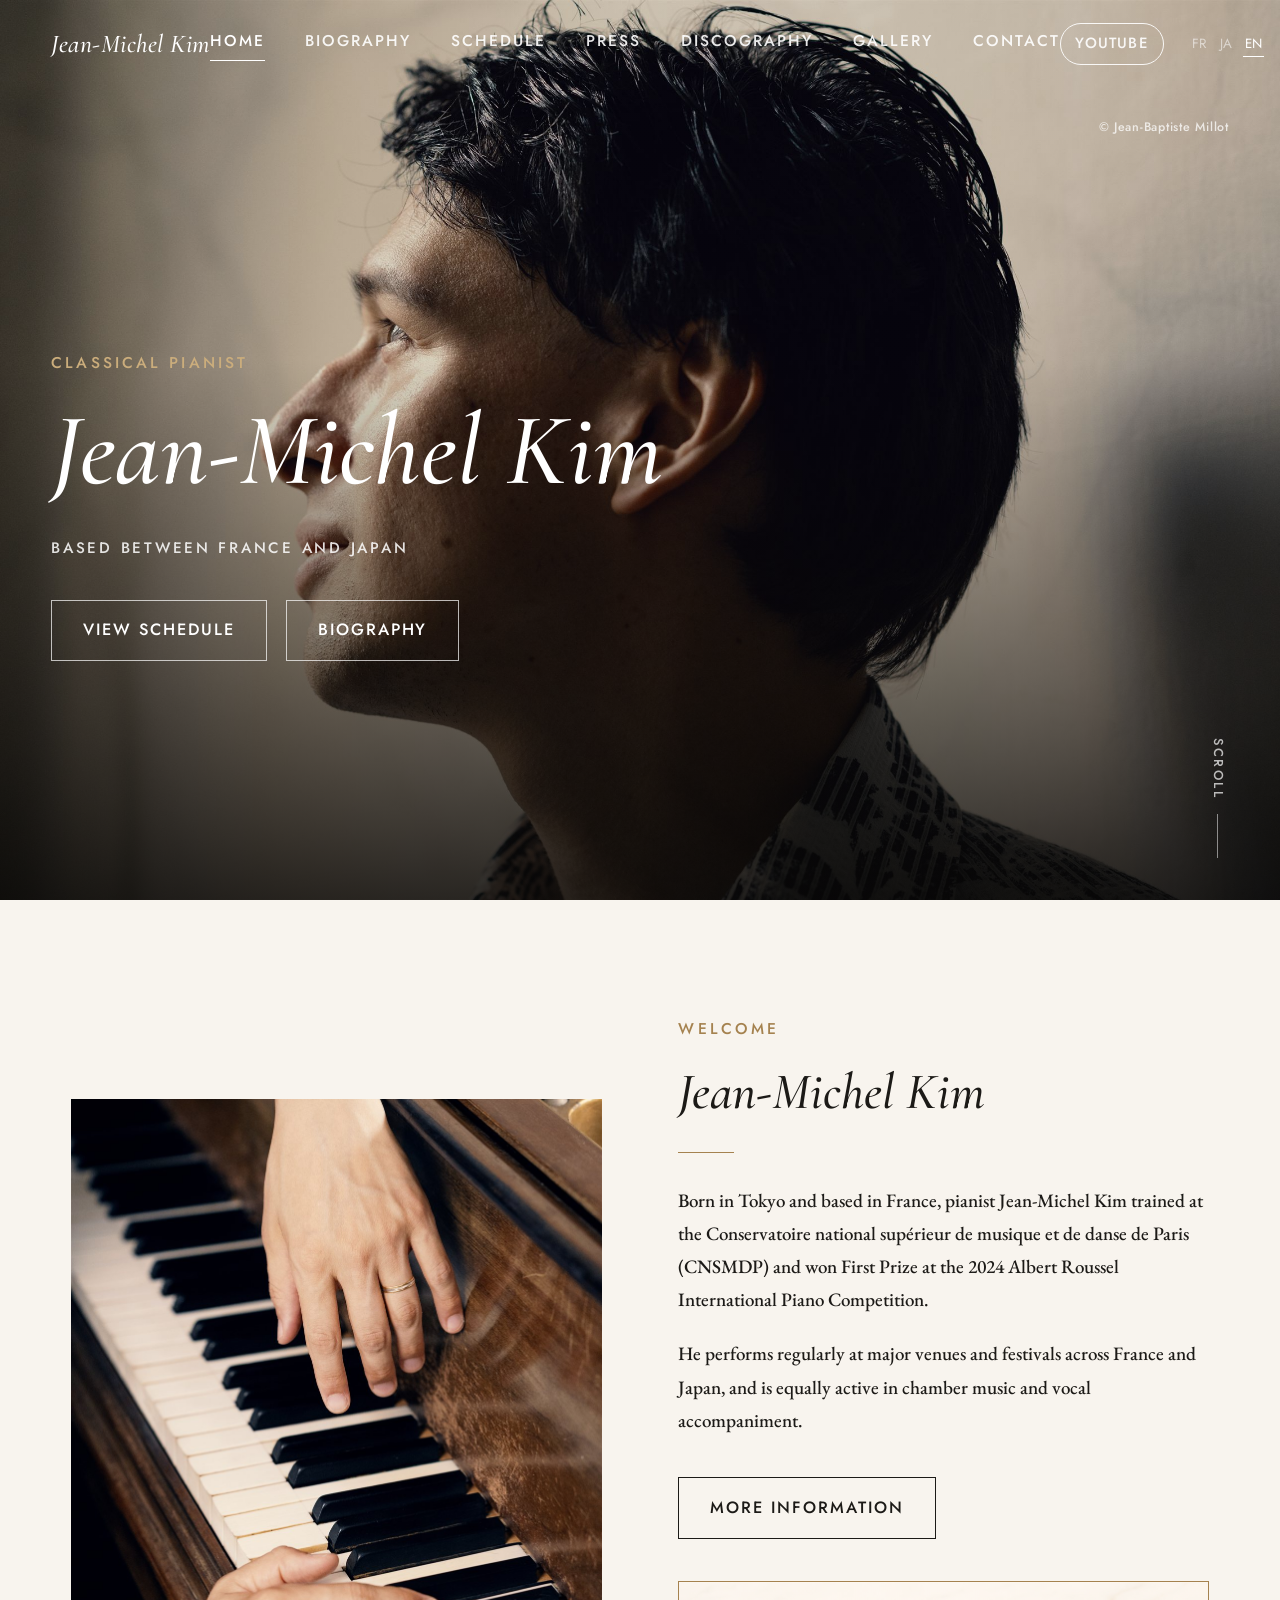
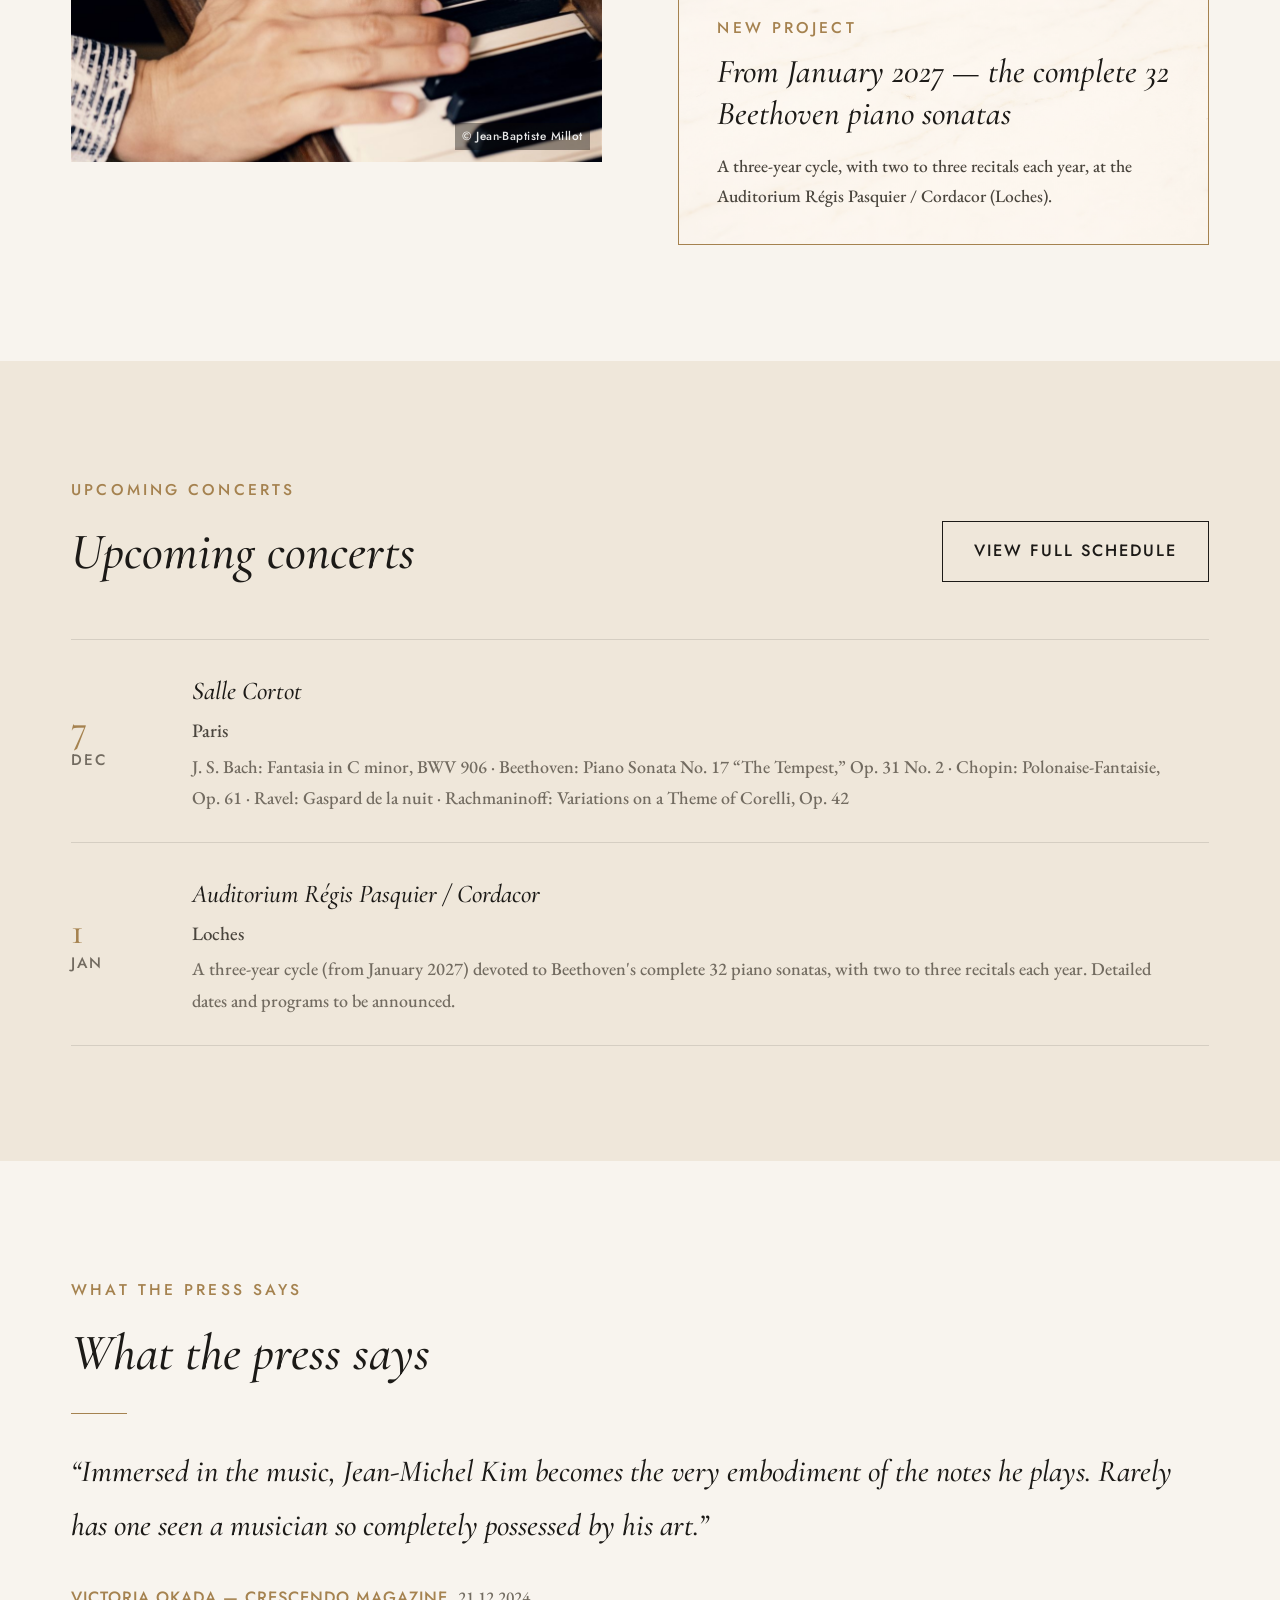
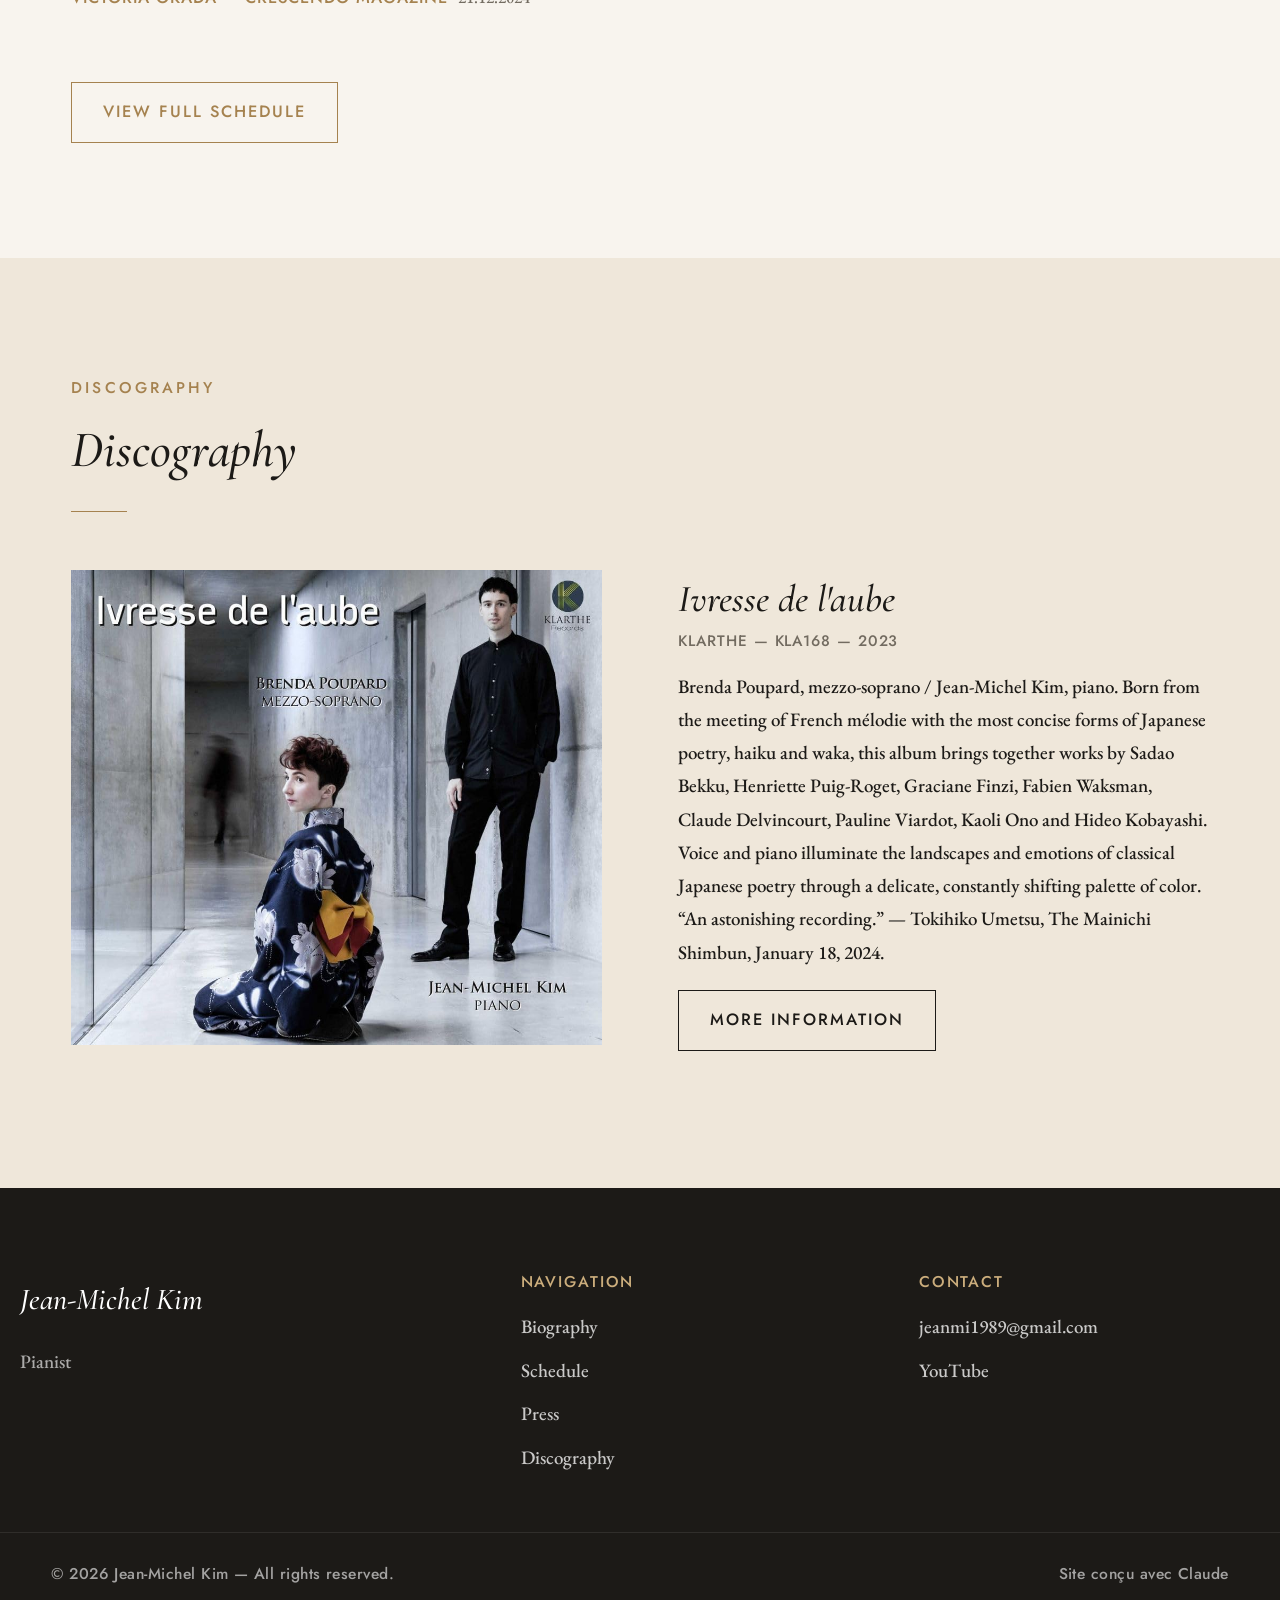
==== index.html @ 396f6ed2 "Initial commit: Jean-Michel Kim pianist portfolio site" ====
<!DOCTYPE html>
<html lang="fr">
<head>
<meta charset="UTF-8">
<meta name="viewport" content="width=device-width, initial-scale=1.0">
<meta name="description" content="Site officiel — pianiste classique.">
<link rel="stylesheet" href="css/style.css">
<title>…</title>
</head>
<body data-page="home" data-title-key="nav.home">

  <div id="site-header"></div>

  <section class="hero">
    <div class="hero-media">
      <!-- 静止画に戻しました。動画版は images/hero.mp4 に保存済みです -->
      <img src="images/hero.jpg" alt=""
        onerror="this.parentElement.classList.add('img-missing'); this.remove();">
      <!--
      <video autoplay muted loop playsinline poster="images/hero.jpg">
        <source src="images/hero.mp4" type="video/mp4">
      </video>
      -->
    </div>
    <div class="hero-credit">&copy; Jean-Baptiste Millot</div>
    <div class="hero-content">
      <div class="hero-eyebrow eyebrow" data-i18n="pages.home.heroEyebrow"></div>
      <h1 class="hero-title" data-i18n="site.name"></h1>
      <div class="hero-subtitle" data-i18n="pages.home.heroSubtitle"></div>
      <div class="hero-actions">
        <a class="btn btn-invert" href="schedule.html" data-i18n="pages.home.heroCta"></a>
        <a class="btn btn-invert" href="biography.html" data-i18n="nav.biography"></a>
      </div>
    </div>
    <div class="scroll-cue">Scroll</div>
  </section>

  <section>
    <div class="container two-col">
      <div class="frame-photo reveal">
        <!-- 写真: images/portrait-home.jpg を差し替えてください（縦長 4:5 推奨） -->
        <img src="images/portrait-home.jpg" alt=""
          onerror="this.replaceWith(Object.assign(document.createElement('div'),{className:'img-missing',style:'aspect-ratio:4/5',innerText:'Photo'}))">
        <span class="photo-credit">&copy; Jean-Baptiste Millot</span>
      </div>
      <div class="reveal">
        <div class="eyebrow" data-i18n="pages.home.introTitle"></div>
        <h2 class="section-title" data-i18n="site.name"></h2>
        <div class="divider"></div>
        <div id="home-intro-text"></div>
        <a class="btn" href="biography.html" data-i18n="common.moreInfo" style="margin-top:1rem;"></a>

        <div class="announce">
          <div class="eyebrow" data-i18n="pages.home.announceEyebrow"></div>
          <p class="announce-title" data-i18n="pages.home.announceTitle" data-i18n-html></p>
          <p class="announce-text" data-i18n="pages.home.announceText" data-i18n-html></p>
        </div>
      </div>
    </div>
  </section>

  <section class="section-alt">
    <div class="container">
      <div class="section-head">
        <div>
          <div class="eyebrow" data-i18n="pages.home.upcomingTitle"></div>
          <h2 class="section-title" data-i18n="pages.home.upcomingTitle"></h2>
        </div>
        <a class="btn" href="schedule.html" data-i18n="common.viewAll"></a>
      </div>
      <div id="home-upcoming" class="upcoming-list reveal"></div>
    </div>
  </section>

  <section>
    <div class="container">
      <div class="eyebrow" data-i18n="pages.home.pressTitle"></div>
      <h2 class="section-title" data-i18n="pages.home.pressTitle"></h2>
      <div class="divider"></div>
      <div id="home-press" class="press-quote reveal" style="border:none; padding-top:0;"></div>
      <a class="btn btn-gold" href="press.html" data-i18n="common.viewAll" style="margin-top:1rem;"></a>
    </div>
  </section>

  <section class="section-alt">
    <div class="container">
      <div class="eyebrow" data-i18n="pages.home.discoTitle"></div>
      <h2 class="section-title" data-i18n="pages.home.discoTitle"></h2>
      <div class="divider"></div>
      <div id="home-disco" class="two-col reveal"></div>
    </div>
  </section>

  <div id="site-footer"></div>

  <script src="js/data/content.js"></script>
  <script src="js/data/schedule.js"></script>
  <script src="js/data/press.js"></script>
  <script src="js/data/discography.js"></script>
  <script src="js/data/gallery.js"></script>
  <script src="js/i18n.js"></script>
  <script src="js/components.js"></script>
  <script src="js/render.js"></script>
  <script src="js/main.js"></script>
</body>
</html>
---- css/style.css ----
/* ============================================================
   PIANIST PORTFOLIO — DESIGN SYSTEM
   Palette   : ivoire chaud / encre / accent or
   Display   : Cormorant Garamond (titres)
   Body      : EB Garamond (texte éditorial)
   UI        : Jost (nav, boutons, labels)
   JA fallback: Noto Serif JP / Noto Sans JP
   ============================================================ */

@import url('https://fonts.googleapis.com/css2?family=Cormorant+Garamond:ital,wght@0,400;0,500;0,600;1,400;1,500&family=EB+Garamond:ital,wght@0,400;0,500;1,400&family=Jost:wght@400;500;600&family=Noto+Serif+JP:wght@400;500;600&family=Noto+Sans+JP:wght@400;500&display=swap');

:root {
  --color-bg: #f8f4ee;
  --color-bg-alt: #efe7da;
  --color-ink: #1c1a17;
  --color-ink-soft: #4a453d;
  --color-ink-faint: #726b60;
  --color-gold: #a5824f;
  --color-gold-soft: #cbad7c;
  --color-line: rgba(28, 26, 23, 0.12);
  --color-white: #fffdfa;
  --color-overlay: rgba(12, 10, 8, 0.55);

  --font-display: 'Cormorant Garamond', 'Noto Serif JP', serif;
  --font-body: 'EB Garamond', 'Noto Serif JP', Georgia, serif;
  --font-ui: 'Jost', 'Noto Sans JP', sans-serif;

  --max-width: 1240px;
  --gutter: clamp(1.25rem, 4vw, 4rem);
  --ease: cubic-bezier(0.4, 0, 0.2, 1);
  --header-h: 88px;
}

/* ---------- ページごとのアクセントカラー ----------
   背景・文字色（象牙×インク）は全ページ共通のまま、
   アクセントカラー（--color-gold）だけをページごとに変える。
   ホーム/ディスコグラフィー = ゴールド（A）
   プロフィール/ギャラリー   = ボルドー（C）
   スケジュール/コンタクト   = ブロンズ（B）
   批評                     = セージグリーン（D）
   ページを増やす場合は、ここに body[data-page="..."] を追加するだけ。 */
body[data-page="home"],
body[data-page="discography"] {
  --color-gold: #a5824f;
  --color-gold-soft: #cbad7c;
}
body[data-page="biography"],
body[data-page="gallery"] {
  --color-gold: #7a3030;
  --color-gold-soft: #a56464;
}
body[data-page="schedule"],
body[data-page="contact"] {
  --color-gold: #8c6a4a;
  --color-gold-soft: #b89877;
}
body[data-page="press"] {
  --color-gold: #4d6b52;
  --color-gold-soft: #7d9a82;
}

/* ---------- Reset ---------- */
*, *::before, *::after { box-sizing: border-box; }
/* rem指定の基準値をここで一括して引き上げる（サイト全体の文字を大きく） */
html { scroll-behavior: smooth; font-size: 19px; }
@media (max-width: 480px) { html { font-size: 17px; } }
body {
  margin: 0;
  background-color: var(--color-bg);
  background-image:
    linear-gradient(rgba(248, 244, 238, 0.82), rgba(248, 244, 238, 0.82)),
    url('../images/texture-linen.jpg');
  background-size: cover;
  background-position: center top;
  background-repeat: no-repeat;
  background-attachment: fixed;
  color: var(--color-ink);
  font-family: var(--font-body);
  font-size: 1rem;
  font-weight: 500;
  line-height: 1.75;
  -webkit-font-smoothing: antialiased;
}
img { max-width: 100%; display: block; }
a { color: inherit; text-decoration: none; }
ul { list-style: none; margin: 0; padding: 0; }
h1, h2, h3, h4 { font-family: var(--font-display); font-weight: 500; margin: 0; line-height: 1.15; }
p { margin: 0 0 1.1em; }
button { font-family: inherit; cursor: pointer; }
input, textarea { font-family: var(--font-body); }

.container {
  max-width: var(--max-width);
  margin: 0 auto;
  padding: 0 var(--gutter);
}

.eyebrow {
  font-family: var(--font-ui);
  font-size: 0.82rem;
  font-weight: 500;
  letter-spacing: 0.2em;
  text-transform: uppercase;
  color: var(--color-gold);
}

.section-title {
  font-size: clamp(2rem, 4vw, 3rem);
  font-style: italic;
  margin-top: 0.4em;
}

.section-intro { color: var(--color-ink-soft); max-width: 62ch; }

.divider {
  width: 56px;
  height: 1px;
  background: var(--color-gold);
  margin: 1.6em 0;
}

.btn {
  display: inline-flex;
  align-items: center;
  gap: 0.6em;
  font-family: var(--font-ui);
  font-size: 0.86rem;
  font-weight: 500;
  letter-spacing: 0.12em;
  text-transform: uppercase;
  padding: 0.95em 1.9em;
  border: 1px solid var(--color-ink);
  color: var(--color-ink);
  background: transparent;
  transition: background var(--ease), color var(--ease), border-color var(--ease);
}
.btn:hover { background: var(--color-ink); color: var(--color-white); }
.btn-gold { border-color: var(--color-gold); color: var(--color-gold); }
.btn-gold:hover { background: var(--color-gold); color: var(--color-white); }
.btn-invert { border-color: rgba(255,255,255,0.7); color: #fff; }
.btn-invert:hover { background: #fff; color: var(--color-ink); }
.btn-small { padding: 0.6em 1.3em; font-size: 0.78rem; }

/* ---------- Header ---------- */
#site-header { position: fixed; inset: 0 0 auto 0; z-index: 100; }
.nav-inner {
  height: var(--header-h);
  display: flex;
  align-items: center;
  justify-content: space-between;
  padding: 0 var(--gutter);
  transition: background var(--ease), box-shadow var(--ease), color var(--ease), height var(--ease);
  color: #fff;
}
body[data-page="home"] .nav-inner { background: transparent; }
.nav-inner.is-solid,
body:not([data-page="home"]) .nav-inner {
  background: rgba(248, 244, 238, 0.94);
  backdrop-filter: blur(10px);
  color: var(--color-ink);
  box-shadow: 0 1px 0 var(--color-line);
  height: 76px;
}

.nav-logo {
  font-family: var(--font-display);
  font-style: italic;
  font-size: 1.35rem;
  letter-spacing: 0.02em;
  white-space: nowrap;
}

.nav-links { display: flex; gap: 2.1rem; }
.nav-links a {
  font-family: var(--font-ui);
  font-size: 0.82rem;
  font-weight: 500;
  letter-spacing: 0.13em;
  text-transform: uppercase;
  padding-bottom: 6px;
  border-bottom: 1px solid transparent;
  opacity: 0.9;
  transition: opacity var(--ease), border-color var(--ease);
}
.nav-links a:hover, .nav-links a.is-active { opacity: 1; border-color: currentColor; }

.nav-right { display: flex; align-items: center; gap: 1.4rem; }

.nav-youtube {
  font-family: var(--font-ui); font-size: 0.78rem; font-weight: 500; letter-spacing: 0.08em; text-transform: uppercase;
  border: 1px solid currentColor; border-radius: 999px; padding: 0.45em 1em; opacity: 0.9;
  transition: background var(--ease), color var(--ease);
}
.nav-youtube:hover { background: var(--color-gold); border-color: var(--color-gold); color: #fff; opacity: 1; }

.lang-switch { display: flex; gap: 0.5rem; font-family: var(--font-ui); font-size: 0.8rem; font-weight: 500; letter-spacing: 0.04em; }
.lang-switch button {
  background: none; border: none; color: inherit; opacity: 0.55; padding: 0.2em 0.15em;
  border-bottom: 1px solid transparent;
}
.lang-switch button.is-active { opacity: 1; border-color: currentColor; }
.lang-switch button:hover { opacity: 1; }

.nav-burger { display: none; background: none; border: none; font-size: 1.3rem; color: inherit; }

/* ヘッダーのYouTubeボタンは、モバイルではメニュー内に表示するため
   通常時は隠しておく（.nav-youtube-flyout は #nav-links の中にある複製） */
.nav-youtube-flyout { display: none; }

@media (max-width: 880px) {
  .nav-links {
    position: fixed; inset: 76px 0 0 0; height: calc(100vh - 76px);
    background: var(--color-bg); color: var(--color-ink);
    flex-direction: column; align-items: flex-start; gap: 1.6rem;
    padding: 3rem var(--gutter); transform: translateX(100%);
    transition: transform var(--ease); overflow-y: auto;
  }
  .nav-links.is-open { transform: translateX(0); }
  .nav-links a { font-size: 0.95rem; }
  .nav-burger { display: block; }
  .nav-youtube-flyout {
    display: inline-flex; margin-top: 1rem; padding-top: 1.6rem;
    border-top: 1px solid var(--color-line);
    font-size: 0.85rem !important;
  }
}

/* 幅の狭いスマートフォンでは、ヘッダー内のYouTubeボタンが
   ロゴ・言語切替・メニューボタンと衝突するため非表示にする
   （代わりにメニューを開くと .nav-youtube-flyout が表示される） */
@media (max-width: 560px) {
  .nav-youtube { display: none; }
}

/* 狭い画面でロゴ・言語切替・メニューボタンが収まりきらず
   はみ出すのを防ぐ */
@media (max-width: 480px) {
  .nav-inner { padding: 0 1rem; }
  .nav-logo { font-size: 0.95rem; letter-spacing: 0; }
  .nav-right { gap: 0.5rem; }
  .lang-switch { gap: 0.25rem; font-size: 0.72rem; }
  .nav-burger { font-size: 1.05rem; }
}

/* ---------- Hero (home) ---------- */
.hero {
  position: relative; min-height: 100svh; display: flex; align-items: flex-end;
  color: #fff; overflow: hidden; background: #14120f;
}
.hero-media { position: absolute; inset: 0; }
.hero-media img, .hero-media video {
  width: 100%; height: 100%; object-fit: cover; object-position: center 28%;
}
.hero-media::after {
  content: ""; position: absolute; inset: 0;
  background: linear-gradient(180deg, rgba(10,9,7,0.15) 0%, rgba(10,9,7,0.15) 40%, rgba(8,7,6,0.85) 100%);
}
.hero-content { position: relative; z-index: 2; padding: 0 var(--gutter) 6.5rem; width: 100%; }
.hero-eyebrow { color: var(--color-gold-soft); }
.hero-title {
  font-size: clamp(2.8rem, 8vw, 6.2rem); font-style: italic; margin: 0.15em 0 0.25em;
}
.hero-subtitle { font-family: var(--font-ui); text-transform: uppercase; letter-spacing: 0.18em; font-size: 0.8rem; opacity: 0.85; margin-bottom: 2rem; }
.hero-actions { display: flex; gap: 1rem; flex-wrap: wrap; }
.scroll-cue {
  position: absolute; right: var(--gutter); bottom: 2.2rem; z-index: 2;
  writing-mode: vertical-rl; font-family: var(--font-ui); font-size: 0.68rem;
  letter-spacing: 0.2em; text-transform: uppercase; color: rgba(255,255,255,0.7);
  display: flex; align-items: center; gap: 0.8rem;
}
.scroll-cue::after { content: ""; width: 1px; height: 44px; background: rgba(255,255,255,0.5); }

/* ---------- Generic sections ---------- */
section { padding: clamp(4rem, 9vw, 7.5rem) 0; }
.section-alt { background: var(--color-bg-alt); }
.section-head { display: flex; justify-content: space-between; align-items: flex-end; gap: 2rem; margin-bottom: 3rem; flex-wrap: wrap; }

.two-col {
  display: grid; grid-template-columns: 1fr 1fr; gap: clamp(2rem, 6vw, 5rem); align-items: center;
}
@media (max-width: 880px) { .two-col { grid-template-columns: 1fr; } }

.frame-photo { position: relative; }
.frame-photo img { width: 100%; aspect-ratio: 4 / 5; object-fit: cover; }
.frame-photo.is-square img { aspect-ratio: 1 / 1; object-fit: contain; background: var(--color-bg-alt); }
.frame-photo::before {
  content: ""; position: absolute; inset: 18px; border: 1px solid var(--color-gold); z-index: -1;
}

/* Home: announcement callout (special project highlight) */
.announce {
  margin-top: 2.2rem;
  padding: 1.7rem 2rem;
  border: 1px solid var(--color-gold);
  background-color: rgba(165, 130, 79, 0.07);
  background-image:
    linear-gradient(rgba(255, 253, 250, 0.62), rgba(255, 253, 250, 0.62)),
    url('../images/texture-marble.jpg');
  background-size: cover;
  background-position: center;
}
.announce-title {
  font-family: var(--font-display); font-style: italic;
  font-size: clamp(1.35rem, 2.6vw, 1.85rem); line-height: 1.25;
  margin: 0.3em 0 0.5em; color: var(--color-ink);
}
.announce-text { color: var(--color-ink-soft); font-size: 0.92rem; margin-bottom: 0; }
/* 和文の中に混じる西洋数字は、Cormorant GaramondとNoto Serif JPの
   字面の大きさが揃わないため、見た目のサイズを漢字に合わせて補正する */
.announce-title .num { font-size: 1.4em; letter-spacing: 0; }
.announce-text .num { font-size: 1.15em; letter-spacing: 0; }

/* Home: upcoming preview */
.upcoming-list { display: flex; flex-direction: column; }
.upcoming-item {
  display: grid; grid-template-columns: 90px 1fr auto; gap: 1.6rem; align-items: center;
  padding: 1.5rem 0; border-top: 1px solid var(--color-line);
}
.upcoming-item:last-child { border-bottom: 1px solid var(--color-line); }
.date-block { font-family: var(--font-ui); }
.date-block .day { font-family: var(--font-display); font-size: 2rem; line-height: 1; color: var(--color-gold); }
.date-block .month { font-size: 0.8rem; font-weight: 500; letter-spacing: 0.12em; text-transform: uppercase; color: var(--color-ink-faint); }
.upcoming-meta .venue { font-family: var(--font-display); font-size: 1.35rem; font-style: italic; }
.upcoming-meta .city { color: var(--color-ink-soft); font-size: 1rem; }
.upcoming-meta .program { color: var(--color-ink-faint); font-size: 0.95rem; margin-top: 0.2em; }
.past-toggle { margin-top: 2rem; }
.upcoming-item.is-past { opacity: 0.6; }

/* Press quote */
.press-quote {
  padding: 2.6rem 0; border-top: 1px solid var(--color-line);
}
.press-quote:last-child { border-bottom: 1px solid var(--color-line); }
.press-quote blockquote {
  font-family: var(--font-display); font-style: italic; font-size: clamp(1.4rem, 2.4vw, 1.8rem);
  margin: 0 0 0.9em;
}
.press-quote cite { font-family: var(--font-ui); font-style: normal; font-size: 0.86rem; font-weight: 500; letter-spacing: 0.06em; text-transform: uppercase; color: var(--color-gold); }
.press-quote .press-date { color: var(--color-ink-faint); font-size: 0.88rem; margin-left: 0.6em; }
.press-quote .press-link { display: inline-block; margin-top: 0.7em; font-family: var(--font-ui); font-size: 0.85rem; text-decoration: underline; color: var(--color-ink-soft); }

/* Discography grid */
.disco-grid { display: grid; grid-template-columns: repeat(auto-fill, minmax(240px, 1fr)); gap: 2.5rem; }
.disco-card .cover { aspect-ratio: 1; overflow: hidden; margin-bottom: 1.1rem; background: var(--color-bg-alt); }
.disco-card .cover img { width: 100%; height: 100%; object-fit: cover; transition: transform 0.6s var(--ease); }
.disco-card:hover .cover img { transform: scale(1.04); }
.disco-card h3 { font-size: 1.45rem; font-style: italic; }
.disco-card .meta { font-family: var(--font-ui); font-size: 0.85rem; font-weight: 500; letter-spacing: 0.05em; color: var(--color-ink-faint); margin: 0.3em 0 0.7em; text-transform: uppercase; }
.disco-card p { color: var(--color-ink-soft); font-size: 1rem; }
.disco-card .links { display: flex; gap: 1rem; margin-top: 0.8rem; }
.disco-card .links a { font-family: var(--font-ui); font-size: 0.82rem; font-weight: 500; text-transform: uppercase; letter-spacing: 0.06em; text-decoration: underline; }

/* Gallery */
.gallery-grid { display: grid; grid-template-columns: repeat(auto-fill, minmax(220px, 1fr)); gap: 0.6rem; }
.gallery-item { position: relative; aspect-ratio: 4/5; overflow: hidden; cursor: pointer; background: var(--color-bg-alt); }
.gallery-item img { width: 100%; height: 100%; object-fit: cover; transition: transform 0.6s var(--ease); }
.gallery-item:hover img { transform: scale(1.06); }

.lightbox {
  position: fixed; inset: 0; background: rgba(10,9,7,0.94); z-index: 300;
  display: flex; align-items: center; justify-content: center; padding: 4vh 4vw;
  opacity: 0; pointer-events: none; transition: opacity var(--ease);
}
.lightbox.is-open { opacity: 1; pointer-events: auto; }
.lightbox img { max-width: 100%; max-height: 88vh; object-fit: contain; }
.lightbox-close, .lightbox-prev, .lightbox-next {
  position: absolute; background: none; border: none; color: #fff; font-size: 1.6rem;
  opacity: 0.75;
}
.lightbox-close:hover, .lightbox-prev:hover, .lightbox-next:hover { opacity: 1; }
.lightbox-close { top: 2rem; right: 2rem; }
.lightbox-prev { left: 2rem; top: 50%; transform: translateY(-50%); }
.lightbox-next { right: 2rem; top: 50%; transform: translateY(-50%); }

/* 写真クレジット */
.photo-credit {
  position: absolute; z-index: 2; pointer-events: none;
  font-family: var(--font-ui); font-size: 0.62rem; letter-spacing: 0.04em;
  color: rgba(255, 255, 255, 0.9); background: rgba(10, 9, 7, 0.4);
  padding: 0.3em 0.65em; right: 0.6rem; bottom: 0.6rem;
}
.hero-credit {
  position: absolute; z-index: 2; top: calc(var(--header-h) + 1.5rem); right: var(--gutter);
  font-family: var(--font-ui); font-size: 0.65rem; letter-spacing: 0.06em;
  color: rgba(255, 255, 255, 0.75);
}
.lightbox-credit {
  position: absolute; z-index: 2; left: 0; right: 0; bottom: 1.4rem; text-align: center;
  font-family: var(--font-ui); font-size: 0.7rem; letter-spacing: 0.06em;
  color: rgba(255, 255, 255, 0.7);
}

/* Fallback for missing images */
.img-missing {
  display: flex; align-items: center; justify-content: center; text-align: center;
  background: linear-gradient(135deg, var(--color-bg-alt), #e2d7c3);
  color: var(--color-ink-faint); font-family: var(--font-ui); font-size: 0.72rem;
  letter-spacing: 0.08em; text-transform: uppercase; padding: 1rem;
}

/* Facts sidebar (biography) */
.facts-list { border-top: 1px solid var(--color-line); }
.facts-list li {
  display: flex; justify-content: space-between; gap: 1rem; padding: 0.9rem 0;
  border-bottom: 1px solid var(--color-line); font-family: var(--font-ui); font-size: 0.85rem;
}
.facts-list .label { color: var(--color-ink-faint); text-transform: uppercase; letter-spacing: 0.08em; font-size: 0.72rem; }

/* Contact */
.contact-grid { display: grid; grid-template-columns: 1.1fr 0.9fr; gap: clamp(2rem, 6vw, 5rem); }
@media (max-width: 880px) { .contact-grid { grid-template-columns: 1fr; } }
.field { margin-bottom: 1.4rem; }
.field label { display: block; font-family: var(--font-ui); font-size: 0.82rem; font-weight: 500; letter-spacing: 0.08em; text-transform: uppercase; color: var(--color-ink-faint); margin-bottom: 0.5em; }
.field input, .field textarea {
  width: 100%; background: transparent; border: none; border-bottom: 1px solid var(--color-line);
  padding: 0.7em 0; font-size: 1.1rem; color: var(--color-ink); resize: vertical;
}
.field input:focus, .field textarea:focus { outline: none; border-color: var(--color-gold); }
.contact-info dt { font-family: var(--font-ui); font-size: 0.82rem; font-weight: 500; letter-spacing: 0.08em; text-transform: uppercase; color: var(--color-ink-faint); margin-top: 1.6rem; }
.contact-info dd { margin: 0.3em 0 0; font-family: var(--font-display); font-size: 1.3rem; font-style: italic; }
.social-row { display: flex; gap: 1.2rem; margin-top: 2rem; }
.social-row a { font-family: var(--font-ui); font-size: 0.85rem; font-weight: 500; text-transform: uppercase; letter-spacing: 0.06em; border-bottom: 1px solid var(--color-ink); padding-bottom: 2px; }

/* Page header (non-home pages) */
.page-header { padding: calc(var(--header-h) + 3.5rem) 0 3rem; border-bottom: 1px solid var(--color-line); }

/* Footer */
#site-footer { background: var(--color-ink); color: rgba(255,255,255,0.85); }
.footer-inner { padding: 4.5rem 0 2.5rem; display: grid; grid-template-columns: 1.3fr 1fr 1fr; gap: 3rem; }
@media (max-width: 720px) { .footer-inner { grid-template-columns: 1fr; gap: 2.4rem; } }
.footer-name { font-family: var(--font-display); font-style: italic; font-size: 1.6rem; color: #fff; }
.footer-col h4 { font-family: var(--font-ui); font-size: 0.82rem; font-weight: 500; letter-spacing: 0.12em; text-transform: uppercase; color: var(--color-gold-soft); margin-bottom: 1rem; }
.footer-col a, .footer-col p { display: block; font-size: 1rem; margin-bottom: 0.55rem; opacity: 0.9; }
.footer-col a:hover { opacity: 1; text-decoration: underline; }
.footer-bottom {
  border-top: 1px solid rgba(255,255,255,0.12); padding: 1.4rem var(--gutter);
  font-family: var(--font-ui); font-size: 0.82rem; letter-spacing: 0.03em; opacity: 0.7;
  display: flex; justify-content: space-between; flex-wrap: wrap; gap: 0.6rem;
}

/* Reveal-on-scroll */
.reveal { opacity: 0; transform: translateY(24px); transition: opacity 0.8s var(--ease), transform 0.8s var(--ease); }
.reveal.is-visible { opacity: 1; transform: translateY(0); }

/* Utility */
.text-center { text-align: center; }
.mt-lg { margin-top: 3rem; }
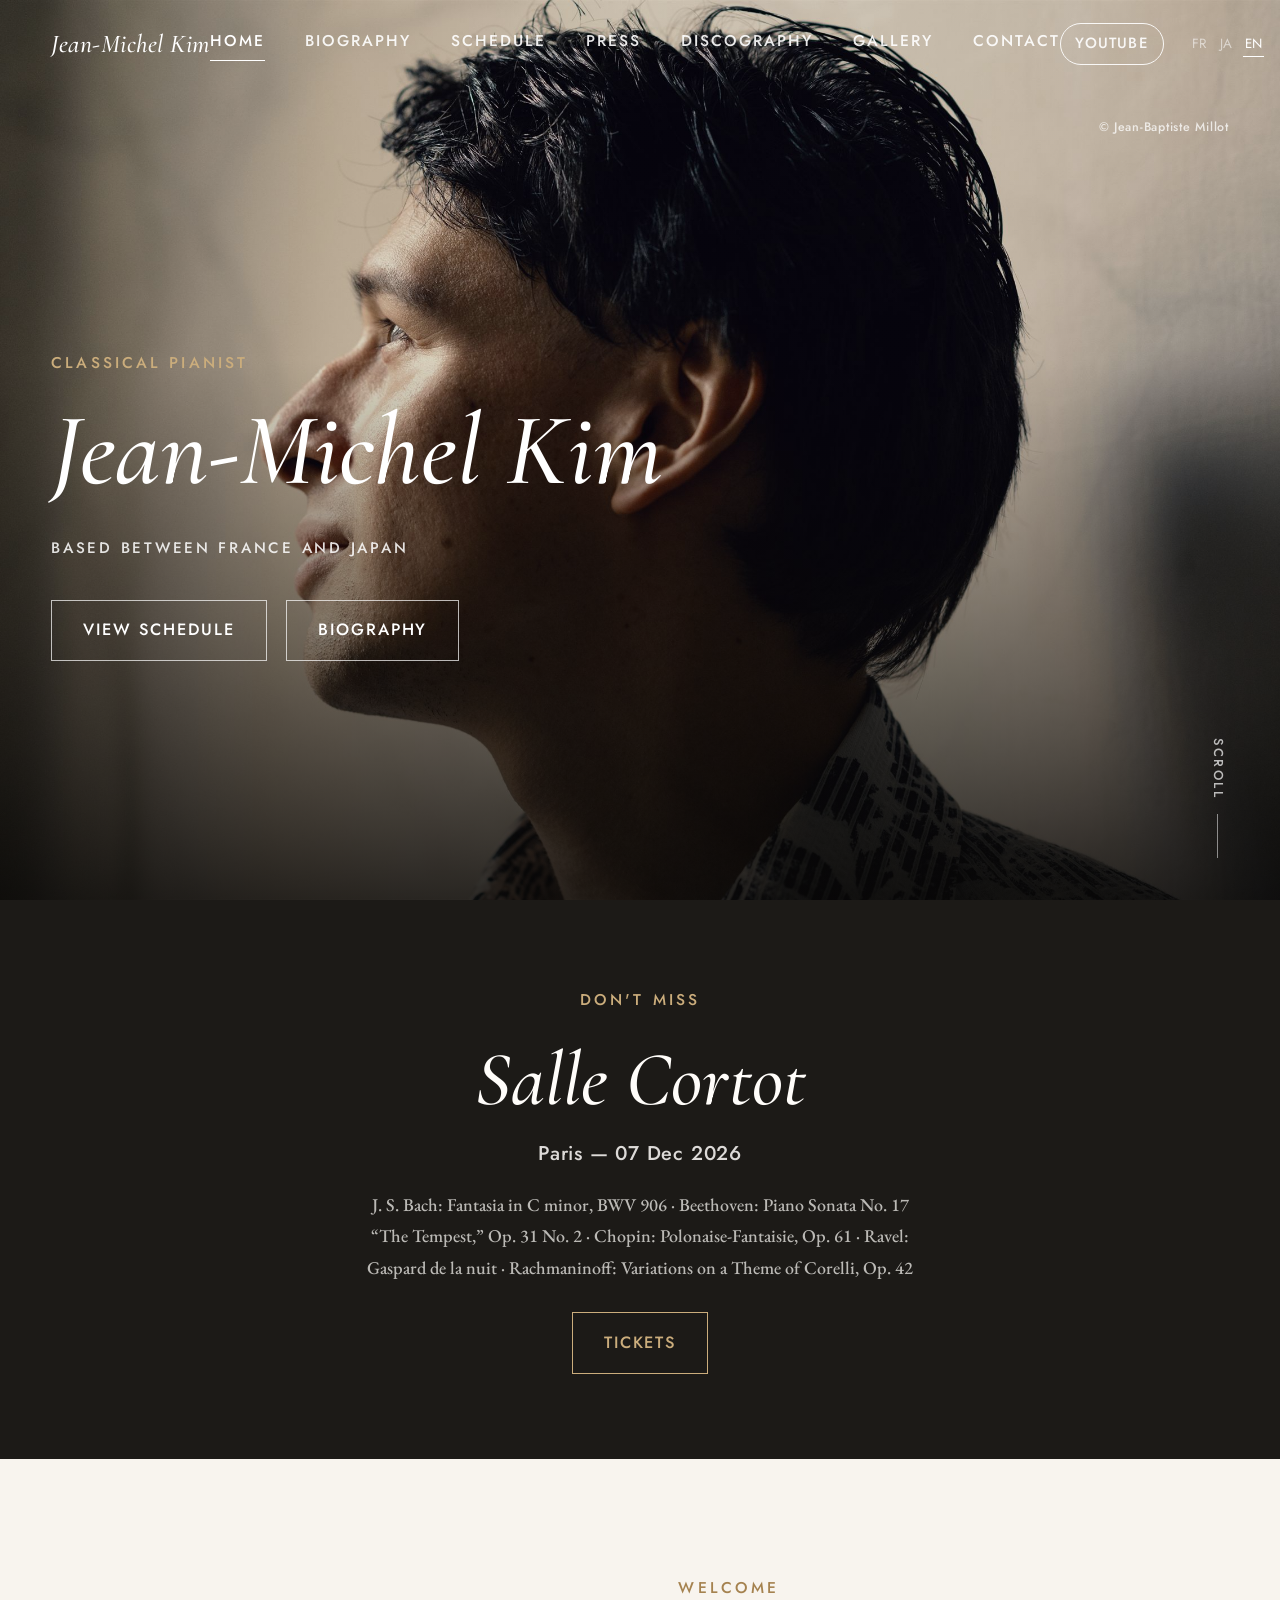
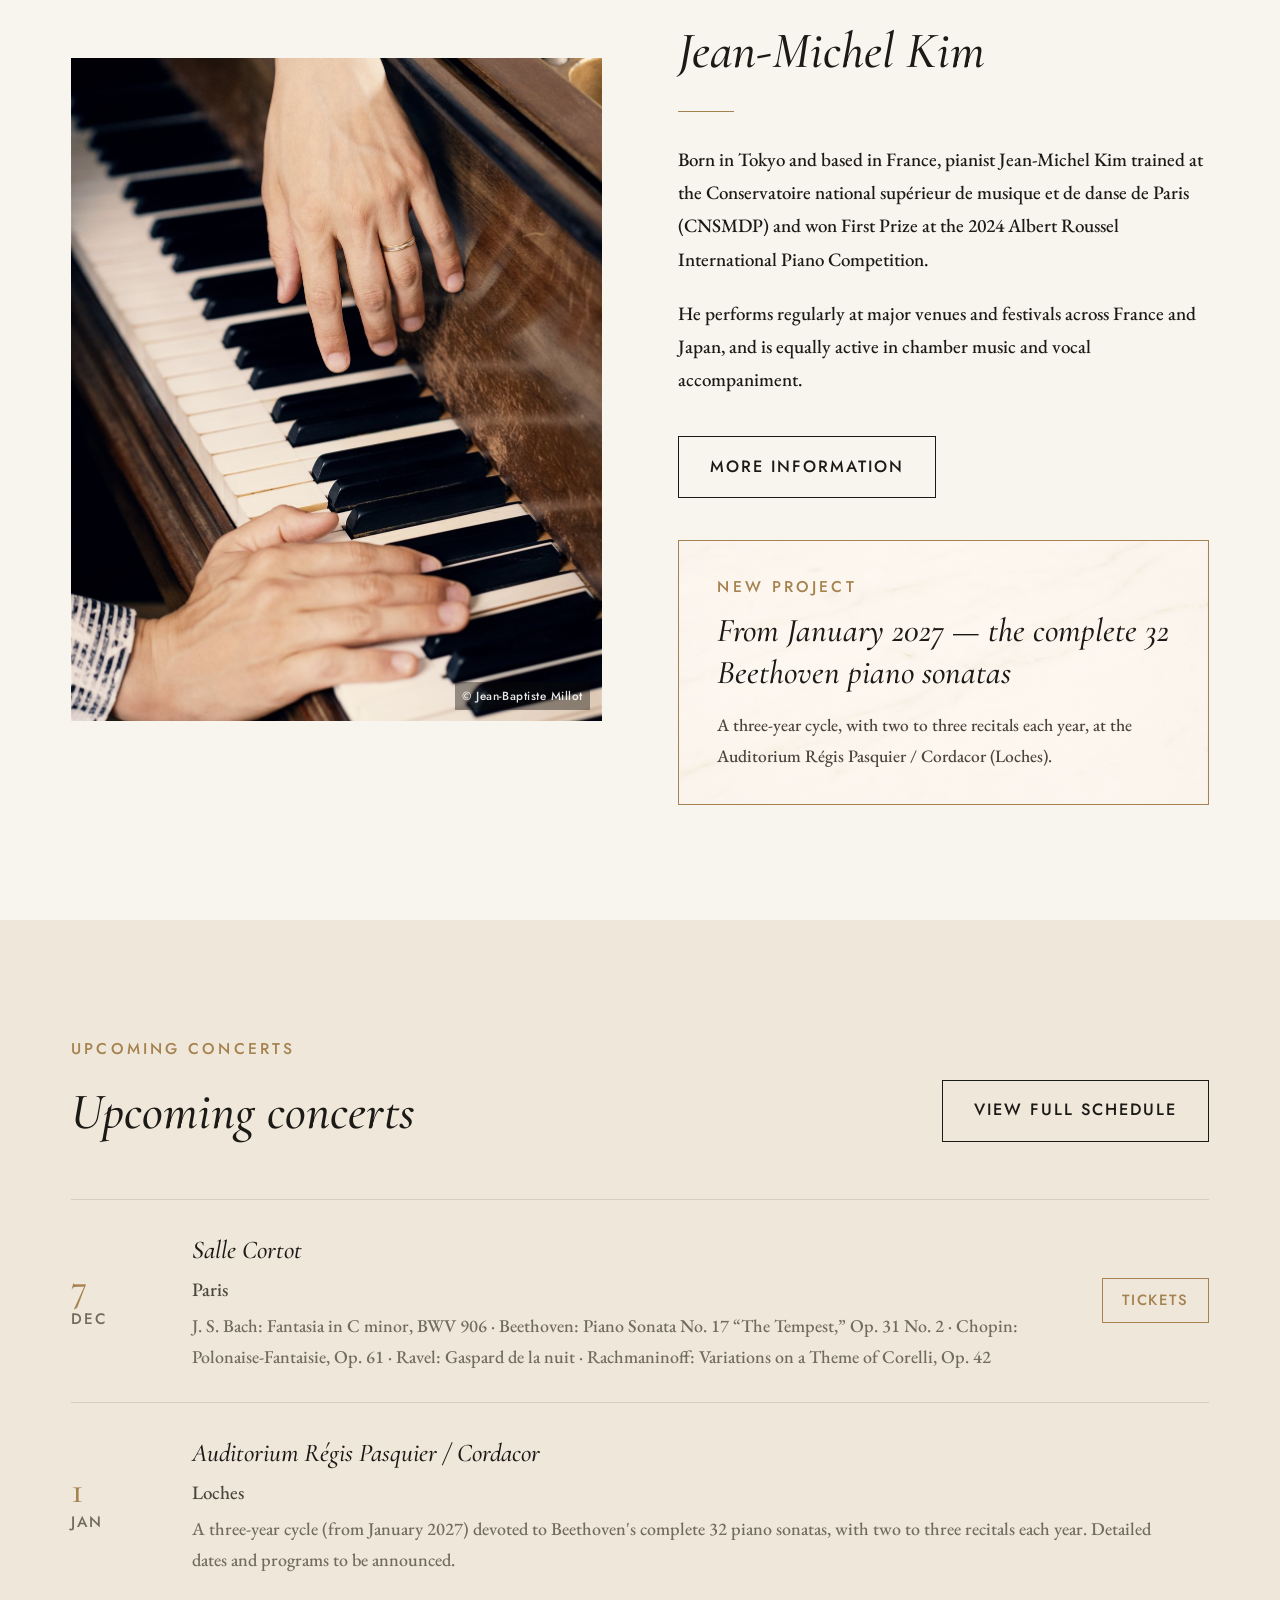
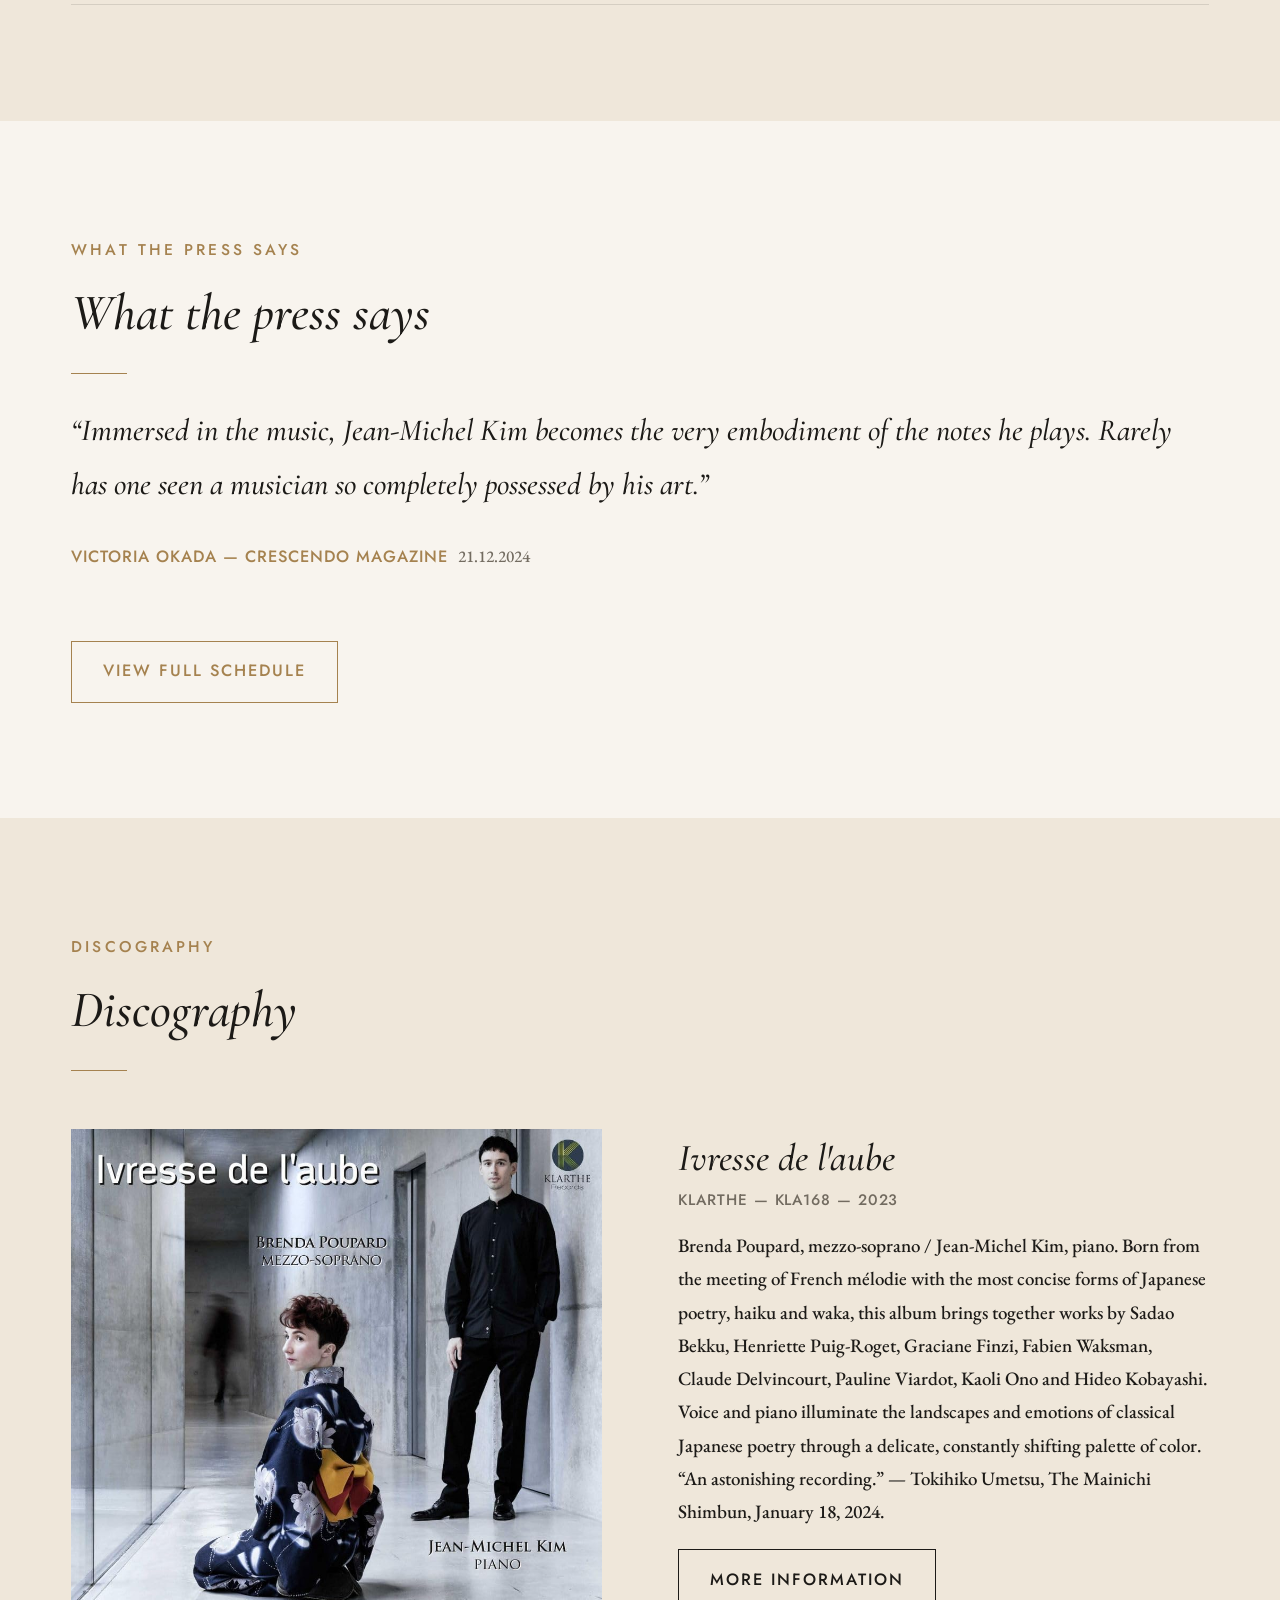
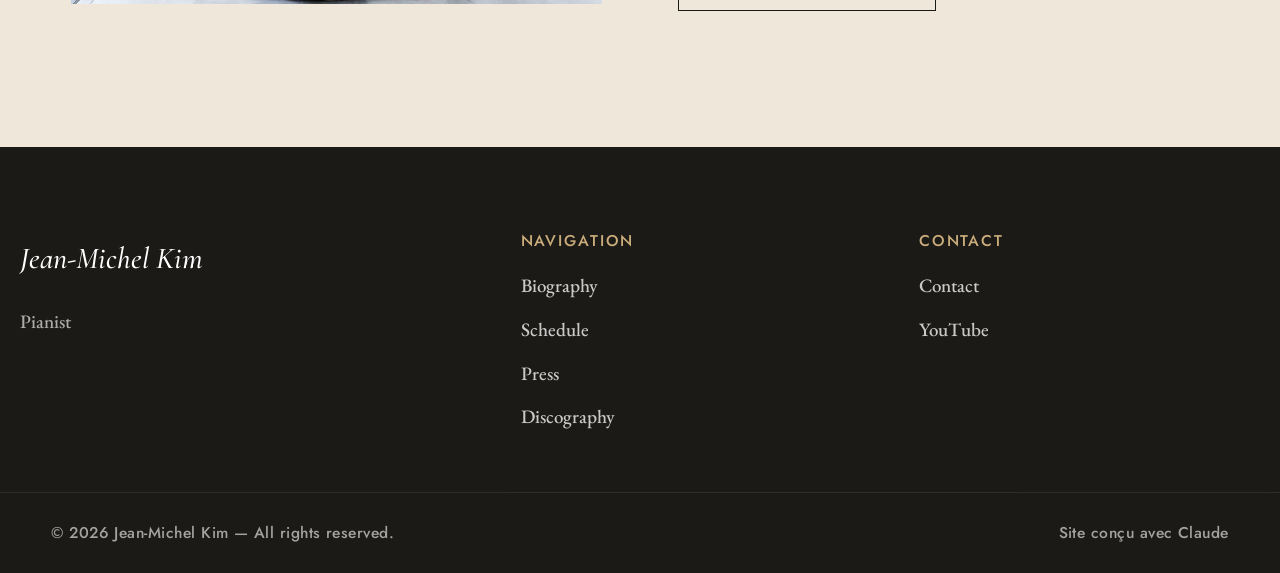
==== commit 4323bf10: "Add featured concert banner on homepage for Salle Cortot recital with HelloAsso ticket link Co-Autho" ====
--- a/index.html
+++ b/index.html
@@ -33,6 +33,16 @@
       </div>
     </div>
     <div class="scroll-cue">Scroll</div>
+  </section>
+
+  <section class="featured-concert" id="featured-concert" style="display:none;">
+    <div class="container featured-concert-inner">
+      <div class="eyebrow featured-concert-eyebrow" data-i18n="pages.home.featuredEyebrow"></div>
+      <h2 class="featured-concert-venue" id="featured-concert-venue"></h2>
+      <div class="featured-concert-date" id="featured-concert-date"></div>
+      <p class="featured-concert-program" id="featured-concert-program"></p>
+      <a class="btn btn-gold featured-concert-cta" id="featured-concert-cta" target="_blank" rel="noopener"></a>
+    </div>
   </section>
 
   <section>
--- a/css/style.css
+++ b/css/style.css
@@ -251,6 +251,11 @@
 .hero-media img, .hero-media video {
   width: 100%; height: 100%; object-fit: cover; object-position: center 28%;
 }
+/* 縦長のスマホ画面では、横長の写真を中央基準で切り抜くと顔が見切れるため、
+   被写体（顔）がある左寄りを基準に切り抜く */
+@media (max-width: 640px) {
+  .hero-media img, .hero-media video { object-position: 32% 24%; }
+}
 .hero-media::after {
   content: ""; position: absolute; inset: 0;
   background: linear-gradient(180deg, rgba(10,9,7,0.15) 0%, rgba(10,9,7,0.15) 40%, rgba(8,7,6,0.85) 100%);
@@ -286,6 +291,35 @@
 .frame-photo::before {
   content: ""; position: absolute; inset: 18px; border: 1px solid var(--color-gold); z-index: -1;
 }
+
+/* Home: featured concert banner (schedule.js item with highlight: true) */
+.featured-concert {
+  padding: clamp(3rem, 7vw, 4.5rem) 0;
+  background: var(--color-ink);
+  color: var(--color-white);
+  text-align: center;
+}
+.featured-concert-inner { display: flex; flex-direction: column; align-items: center; }
+.featured-concert-eyebrow { color: var(--color-gold-soft); }
+.featured-concert-venue {
+  font-style: italic;
+  font-size: clamp(2.4rem, 6vw, 4.2rem);
+  margin: 0.3em 0 0.15em;
+}
+.featured-concert-date {
+  font-family: var(--font-ui);
+  font-size: 1.05rem;
+  letter-spacing: 0.04em;
+  color: rgba(255, 253, 250, 0.85);
+}
+.featured-concert-program {
+  max-width: 62ch;
+  margin: 1em 0 1.6em;
+  color: rgba(255, 253, 250, 0.7);
+  font-size: 0.95rem;
+}
+.featured-concert-cta.btn-gold { border-color: var(--color-gold-soft); color: var(--color-gold-soft); }
+.featured-concert-cta.btn-gold:hover { background: var(--color-gold-soft); color: var(--color-ink); }
 
 /* Home: announcement callout (special project highlight) */
 .announce {
@@ -317,6 +351,20 @@
   padding: 1.5rem 0; border-top: 1px solid var(--color-line);
 }
 .upcoming-item:last-child { border-bottom: 1px solid var(--color-line); }
+/* スマホ幅では「日付・会場・チケット」を横一列に収めると曲目が
+   極端に狭くなり読みにくくなるため、日付＋本文の2列にし、
+   チケットボタンは下の行に回す */
+@media (max-width: 640px) {
+  .upcoming-item {
+    grid-template-columns: 3.2rem 1fr;
+    row-gap: 0.5rem;
+    padding: 1.3rem 0;
+  }
+  .upcoming-item .btn {
+    grid-column: 1 / -1;
+    justify-self: start;
+  }
+}
 .date-block { font-family: var(--font-ui); }
 .date-block .day { font-family: var(--font-display); font-size: 2rem; line-height: 1; color: var(--color-gold); }
 .date-block .month { font-size: 0.8rem; font-weight: 500; letter-spacing: 0.12em; text-transform: uppercase; color: var(--color-ink-faint); }
